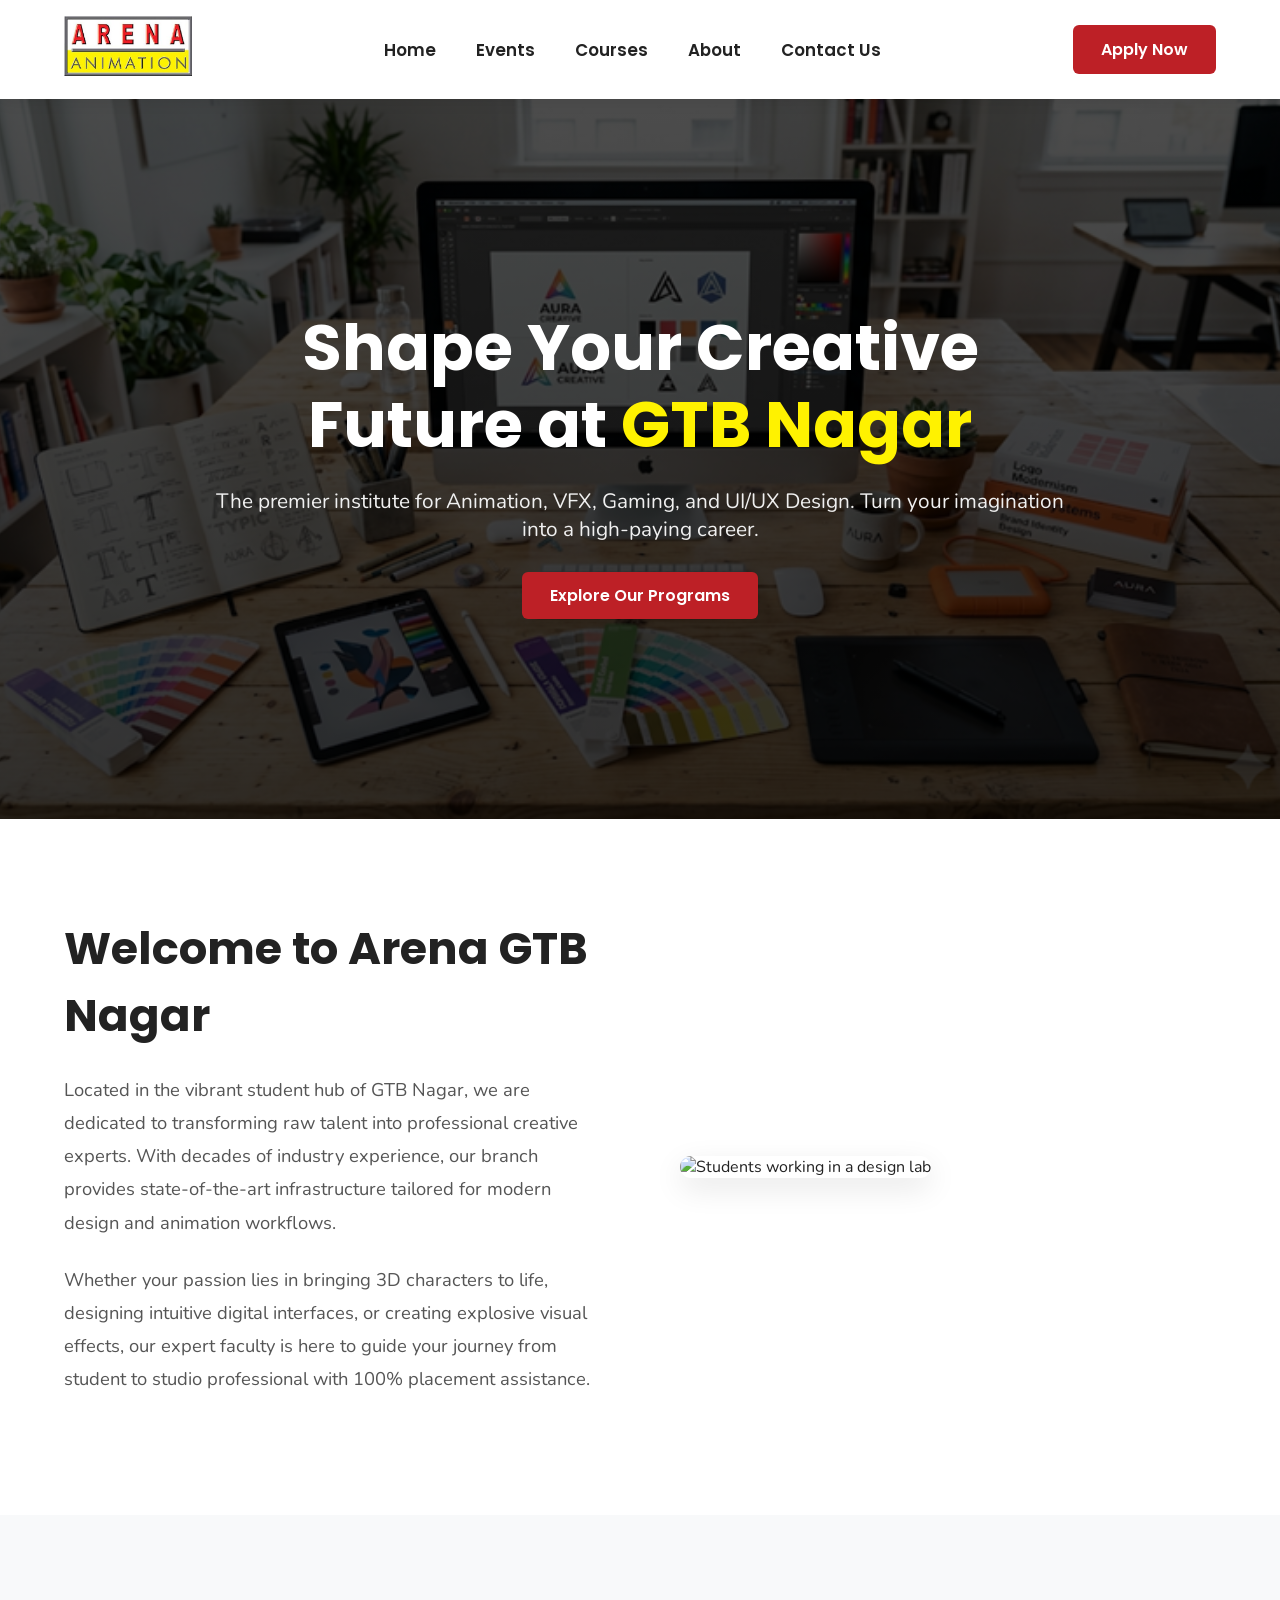
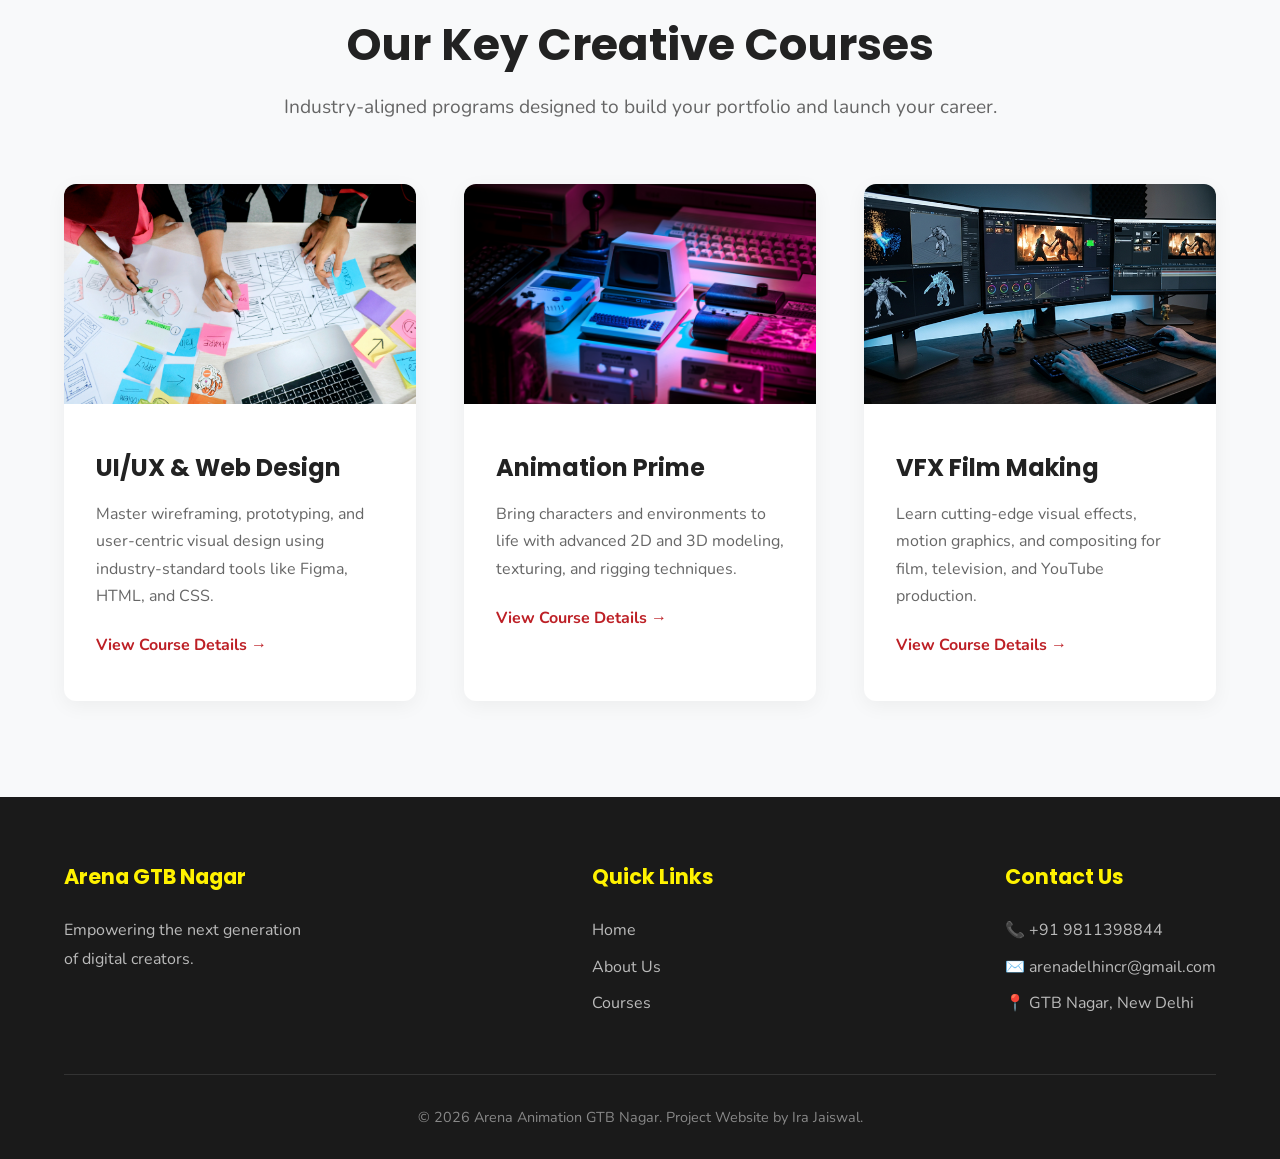
==== index.html @ 7d38abdd "Add files via upload" ====
<!DOCTYPE html>
<html lang="en">
<head>
<meta charset="UTF-8">
<meta name="viewport" content="width=device-width, initial-scale=1.0">
<title>Arena Animation | GTB Nagar</title>
<link rel="preconnect" href="https://fonts.googleapis.com">
<link rel="preconnect" href="https://fonts.gstatic.com" crossorigin>
<link href="https://fonts.googleapis.com/css2?family=Nunito:wght@400;600&family=Poppins:wght@500;700;800&display=swap" rel="stylesheet">
<style>
* {
    margin: 0;
    padding: 0;
    box-sizing: border-box;
}
html {
    scroll-behavior: smooth;
}
body {
    background-color: #ffffff;
    color: #222222;
    font-family: 'Nunito', sans-serif; 
}
h1, h2, h3, .logo, .nav-links a, .btn-primary {
    font-family: 'Poppins', sans-serif;
}
.navbar {
    display: flex;
    justify-content: space-between;
    align-items: center;
    background-color: #ffffff;
    padding: 1rem 5%;
    position: sticky;
    top: 0;
    z-index: 100;
    box-shadow: 0 2px 15px rgba(0,0,0,0.08);
}
.logo img {
    height: 60px;
}
.nav-links {
    list-style: none;
    display: flex;
    gap: 2.5rem;
}
.nav-links a {
    color: #222222;
    text-decoration: none;
    font-weight: 600;
    font-size: 1.05rem;
    transition: color 0.3s ease;
}
.nav-links a:hover {
    color: #bd2026;
}
.btn-primary {
    padding: 12px 28px;
    background-color: #bd2026;
    color: #ffffff;
    text-decoration: none;
    font-weight: 600;
    border-radius: 6px;
    transition: all 0.3s ease;
    border: none;
    cursor: pointer;
    font-size: 1rem;
}
.btn-primary:hover {
    background-color: #a01a20;
    transform: translateY(-2px);
    box-shadow: 0 4px 10px rgba(189, 32, 38, 0.3);
}
.hero {
    height: 80vh;
    background: linear-gradient(rgba(0, 0, 0, 0.7), rgba(0, 0, 0, 0.8)),
            url('p5.png') center/cover;
    display: flex;
    align-items: center;
    justify-content: center;
    text-align: center;
    padding: 0 20px;
}
.hero-content {
    max-width: 850px;
    color: #ffffff;
}
.hero-content h1 {
    font-size: 4rem;
    margin-bottom: 1.5rem;
    line-height: 1.2;
}
.hero-content h1 span {
    color: #fff200;
}
.hero-content p {
    font-size: 1.3rem;
    margin-bottom: 2.5rem;
    color: #f0f0f0;
}
.about-section {
    padding: 6rem 5%;
    background-color: #ffffff;
    display: flex;
    align-items: center;
    gap: 5rem;
}
.about-text {
    flex: 1;
}
.about-text h2 {
    font-size: 2.8rem;
    margin-bottom: 1.5rem;
    color: #222222;
}
.about-text p {
    font-size: 1.15rem;
    line-height: 1.8;
    color: #555555;
    margin-bottom: 1.5rem;
}
.about-image {
    flex: 1;
}
.about-image img {
    width: 100%;
    border-radius: 12px;
    box-shadow: 0 10px 30px rgba(0,0,0,0.1);
}
.courses-section {
    padding: 6rem 5%;
    background-color: #f8f9fa;
    text-align: center;
}
.courses-section h2 {
    margin-bottom: 1rem;
    font-size: 2.8rem;
    color: #222222;
}
.courses-section > p {
    margin-bottom: 4rem;
    color: #666666;
    font-size: 1.2rem;
}
.course-grid {
    display: grid;
    grid-template-columns: repeat(auto-fit, minmax(320px, 1fr));
    gap: 3rem;
    max-width: 1200px;
    margin: 0 auto;
}
.course-card {
    background: #ffffff;
    border-radius: 12px;
    overflow: hidden;
    box-shadow: 0 5px 20px rgba(0,0,0,0.05);
    text-align: left;
    transition: transform 0.4s cubic-bezier(0.175, 0.885, 0.32, 1.275), box-shadow 0.4s ease;
    border-bottom: 5px solid transparent;
}
.course-card:hover {
    transform: translateY(-12px);
    box-shadow: 0 20px 40px rgba(0,0,0,0.12);
    border-bottom: 5px solid #bd2026;
}
.course-card img {
    width: 100%;
    height: 220px;
    object-fit: cover;
}
.course-content {
    padding: 2.5rem 2rem;
}
.course-content h3 {
    color: #222222;
    margin-bottom: 1rem;
    font-size: 1.5rem;
}
.course-content p {
    color: #666666;
    line-height: 1.7;
    margin-bottom: 1.5rem;
}
.course-link {
    color: #bd2026;
    font-weight: 700;
    text-decoration: none;
    display: inline-block;
    transition: color 0.3s ease;
}
.course-link:hover {
    color: #222222;
}
footer {
    background-color: #1a1a1a;
    color: #ffffff;
    padding: 4rem 5% 2rem;
}
.footer-content {
    display: flex;
    justify-content: space-between;
    flex-wrap: wrap;
    gap: 2rem;
    margin-bottom: 3rem;
    max-width: 1200px;
    margin: 0 auto 3rem;
}
.footer-section h3 {
    color: #fff200;
    margin-bottom: 1.5rem;
    font-size: 1.3rem;
}
.footer-section p, .footer-section a {
    color: #bbbbbb;
    line-height: 1.8;
    text-decoration: none;
    display: block;
    margin-bottom: 0.5rem;
}
.footer-section a:hover {
    color: #ffffff;
}
.footer-bottom {
    text-align: center;
    padding-top: 2rem;
    border-top: 1px solid #333333;
    color: #888888;
    font-size: 0.9rem;
}
</style>
</head>
<body>
    <header>
        <nav class="navbar">
            <div class="logo">
                <img src="img/logoaa.jpg" alt="Arena Animation Logo">
                <link rel="stylesheet" href="about.css">
                <link rel="stylesheet" href="contact.css">
            </div>
            <ul class="nav-links">
                <li><a href="#home">Home</a></li>
                <li><a href="#event">Events</a></li>
                <li><a href="#courses">Courses</a></li>
                <li><a href="about.html">About</a></li>
                <li><a href="contact.html">Contact Us</a></li>
            </ul>
            <a href="#contact" class="btn-primary">Apply Now</a>
        </nav>
    </header>
    <main>
        <section id="home" class="hero">
            <div class="hero-content">
                <h1>Shape Your Creative Future at <span>GTB Nagar</span></h1>
                <p>The premier institute for Animation, VFX, Gaming, and UI/UX Design. Turn your imagination into a high-paying career.</p>
                <a href="#courses" class="btn-primary">Explore Our Programs</a>
            </div>
        </section>
        <section id="about" class="about-section">
            <div class="about-text">
                <h2>Welcome to Arena GTB Nagar</h2>
                <p>Located in the vibrant student hub of GTB Nagar, we are dedicated to transforming raw talent into professional creative experts. With decades of industry experience, our branch provides state-of-the-art infrastructure tailored for modern design and animation workflows.</p>
                <p>Whether your passion lies in bringing 3D characters to life, designing intuitive digital interfaces, or creating explosive visual effects, our expert faculty is here to guide your journey from student to studio professional with 100% placement assistance.</p>
            </div>
            <div class="about-image">
                <img src="img/p6.png" alt="Students working in a design lab">
            </div>
        </section>
        <section id="courses" class="courses-section">
            <h2>Our Key Creative Courses</h2>
            <p>Industry-aligned programs designed to build your portfolio and launch your career.</p>
            <div class="course-grid">
                <div class="course-card">
                    <img src="img/p2.jpg" alt="UI UX Design">
                    <div class="course-content">
                        <h3>UI/UX & Web Design</h3>
                        <p>Master wireframing, prototyping, and user-centric visual design using industry-standard tools like Figma, HTML, and CSS.</p>
                        <a href="#" class="course-link">View Course Details &rarr;</a>
                    </div>
                </div>
                <div class="course-card">
                    <img src="img/p1.jpg" alt="3D Animation">
                    <div class="course-content">
                        <h3>Animation Prime</h3>
                        <p>Bring characters and environments to life with advanced 2D and 3D modeling, texturing, and rigging techniques.</p>
                        <a href="#" class="course-link">View Course Details &rarr;</a>
                    </div>
                </div>
                <div class="course-card">
                    <img src="img/p4.png" alt="VFX and Video Editing">
                    <div class="course-content">
                        <h3>VFX Film Making</h3>
                        <p>Learn cutting-edge visual effects, motion graphics, and compositing for film, television, and YouTube production.</p>
                        <a href="#" class="course-link">View Course Details &rarr;</a>
                    </div>
                </div>
            </div>
        </section>
    </main>
    <footer id="contact">
        <div class="footer-content">
            <div class="footer-section">
                <h3>Arena GTB Nagar</h3>
                <p>Empowering the next generation<br>of digital creators.</p>
            </div>
            <div class="footer-section">
                <h3>Quick Links</h3>
                <a href="#home">Home</a>
                <a href="#about">About Us</a>
                <a href="#courses">Courses</a>
            </div>
            <div class="footer-section">
                <h3>Contact Us</h3>
                <p>📞 +91 9811398844</p>
                <p>✉️  arenadelhincr@gmail.com</p>
                <p>📍 GTB Nagar, New Delhi</p>
            </div>
        </div>
        <div class="footer-bottom">
            <p>&copy; 2026 Arena Animation GTB Nagar. Project Website by Ira Jaiswal.</p>
        </div>
    </footer>
</body>
</html>
---- about.css ----
.about-detailed {
    padding: 6rem 5%;
    background-color: #ffffff;
    max-width: 1200px;
    margin: 0 auto;
}
.about-detailed h2 {
    font-family: 'Poppins', sans-serif;
    font-size: 2.8rem;
    color: #bd2026;
    margin-bottom: 1.5rem;
    text-transform: uppercase;
}
.about-detailed > p {
    font-family: 'Nunito', sans-serif;
    font-size: 1.15rem;
    line-height: 1.8;
    color: #555555;
    margin-bottom: 1.5rem;
}
.about-detailed h3 {
    font-family: 'Poppins', sans-serif;
    font-size: 1.8rem;
    color: #222222;
    margin-top: 3rem;
    margin-bottom: 1.5rem;
    text-transform: uppercase;
}
.about-detailed ul {
    list-style-type: none;
    padding-left: 0;
    display: grid;
    grid-template-columns: 1fr;
    gap: 1.5rem;
}
.about-detailed ul li {
    font-family: 'Nunito', sans-serif;
    font-size: 1.1rem;
    line-height: 1.7;
    color: #555555;
    background-color: #f8f9fa;
    padding: 1.5rem 2rem;
    border-radius: 8px;
    border-left: 5px solid #fff200;
}
.about-detailed ul li strong {
    font-family: 'Poppins', sans-serif;
    color: #222222;
    font-size: 1.2rem;
    display: block;
    margin-bottom: 0.5rem;
}
---- contact.css ----
.hero-section {
    background-color: #333333;
    padding: 6rem 5%;
    display: flex;
    justify-content: space-between;
    align-items: center;
    gap: 3rem;
    min-height: 85vh;
}
.hero-text {
    flex: 1;
    max-width: 650px;
}
.hero-text h1 {
    font-family: 'Poppins', sans-serif;
    font-size: 3.8rem;
    color: #cc2027;
    line-height: 1.2;
    margin-bottom: 1rem;
    text-transform: uppercase;
    font-weight: 800;
}
.hero-text h2 {
    font-family: 'Poppins', sans-serif;
    font-size: 1.8rem;
    color: #fff200;
    margin-bottom: 1rem;
    text-transform: uppercase;
    font-weight: 700;
}
.hero-text p {
    font-family: 'Nunito', sans-serif;
    font-size: 1.6rem;
    color: #ffffff;
    font-weight: 500;
}
.hero-form-box {
    background-color: #ffffff;
    padding: 3rem 2.5rem;
    border-radius: 12px;
    width: 100%;
    max-width: 420px;
    box-shadow: 0 15px 40px rgba(0,0,0,0.2);
}
.hero-form-box h3 {
    font-family: 'Poppins', sans-serif;
    font-size: 1.4rem;
    color: #222222;
    text-align: center;
    margin-bottom: 0.5rem;
    text-transform: uppercase;
    line-height: 1.4;
}
.hero-form-box p.form-subtitle {
    font-family: 'Nunito', sans-serif;
    font-size: 0.95rem;
    color: #666666;
    text-align: center;
    margin-bottom: 2rem;
    line-height: 1.5;
}
.hero-form-box .form-group {
    margin-bottom: 1.2rem;
}
.hero-form-box label {
    display: block;
    font-family: 'Poppins', sans-serif;
    font-size: 0.85rem;
    font-weight: 600;
    color: #000000;
    margin-bottom: 0.4rem;
}
.hero-form-box input, 
.hero-form-box select {
    width: 100%;
    padding: 12px 15px;
    border: 1px solid #e0e0e0;
    border-radius: 4px;
    font-family: 'Nunito', sans-serif;
    font-size: 0.95rem;
    color: #333333;
    outline: none;
}
.hero-form-box input:focus, 
.hero-form-box select:focus {
    border-color: #cc2027;
}
.hero-form-box .btn-submit {
    width: 100%;
    background-color: #cc2027;
    color: #ffffff;
    padding: 14px;
    border: none;
    border-radius: 4px;
    font-family: 'Poppins', sans-serif;
    font-size: 1.05rem;
    font-weight: 700;
    margin-top: 1rem;
    cursor: pointer;
    text-transform: uppercase;
}
.floating-buttons {
    position: fixed;
    bottom: 20px;
    right: 20px;
    display: flex;
    flex-direction: column;
    gap: 10px;
    z-index: 999;
}
.floating-buttons a {
    font-family: 'Poppins', sans-serif;
    color: #ffffff;
    text-decoration: none;
    padding: 12px 20px;
    font-weight: 700;
    font-size: 0.95rem;
    text-align: center;
    border-radius: 4px;
    box-shadow: 0 4px 10px rgba(0,0,0,0.2);
}
.btn-float-red {
    background-color: #cc2027;
}
.btn-float-blue {
    background-color: #007bff;
}
.map-container {
    width: 100%;
    height: 400px;
    background-color: #f8f9fa;
}
.map-container iframe {
    width: 100%;
    height: 100%;
    border: none;
}
.contact-info-box iframe {
    width: 100%;
    height: 350px;
    border: none;
    border-radius: 8px;
    margin-top: 20px;
}
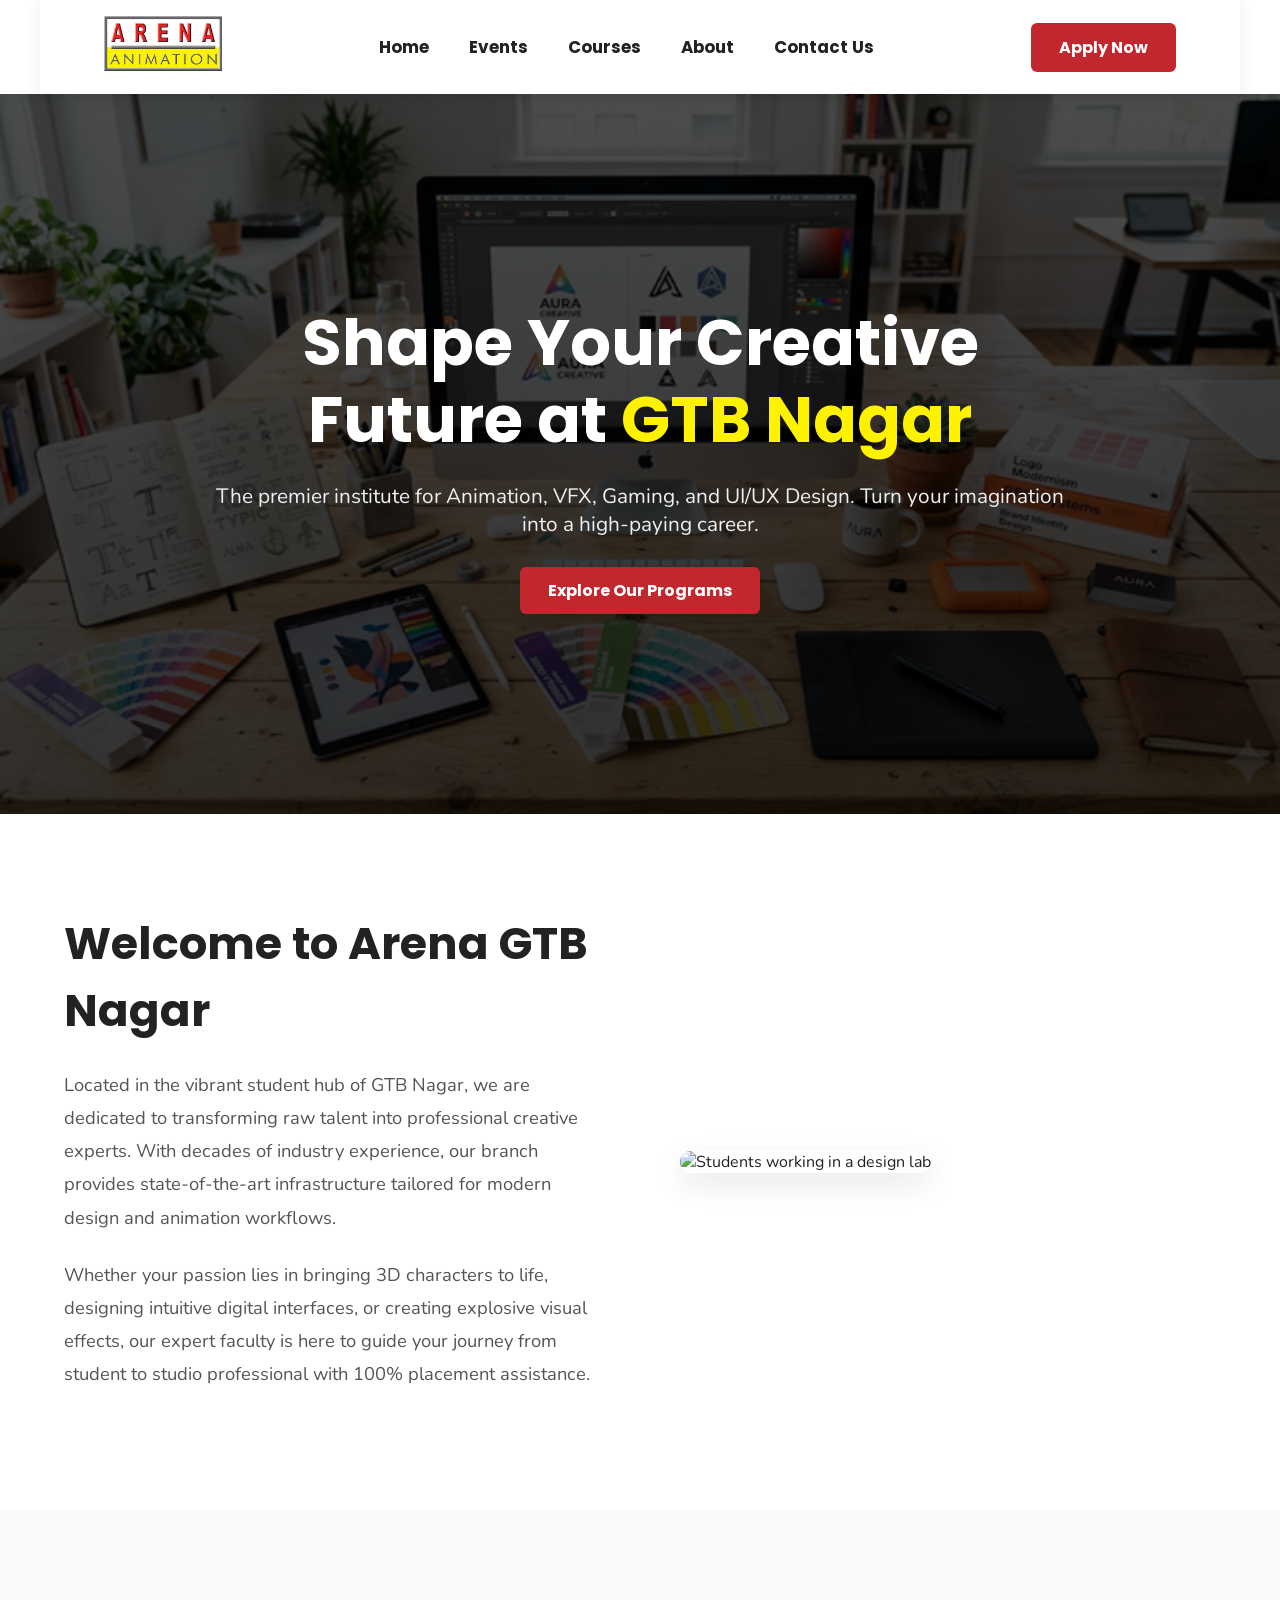
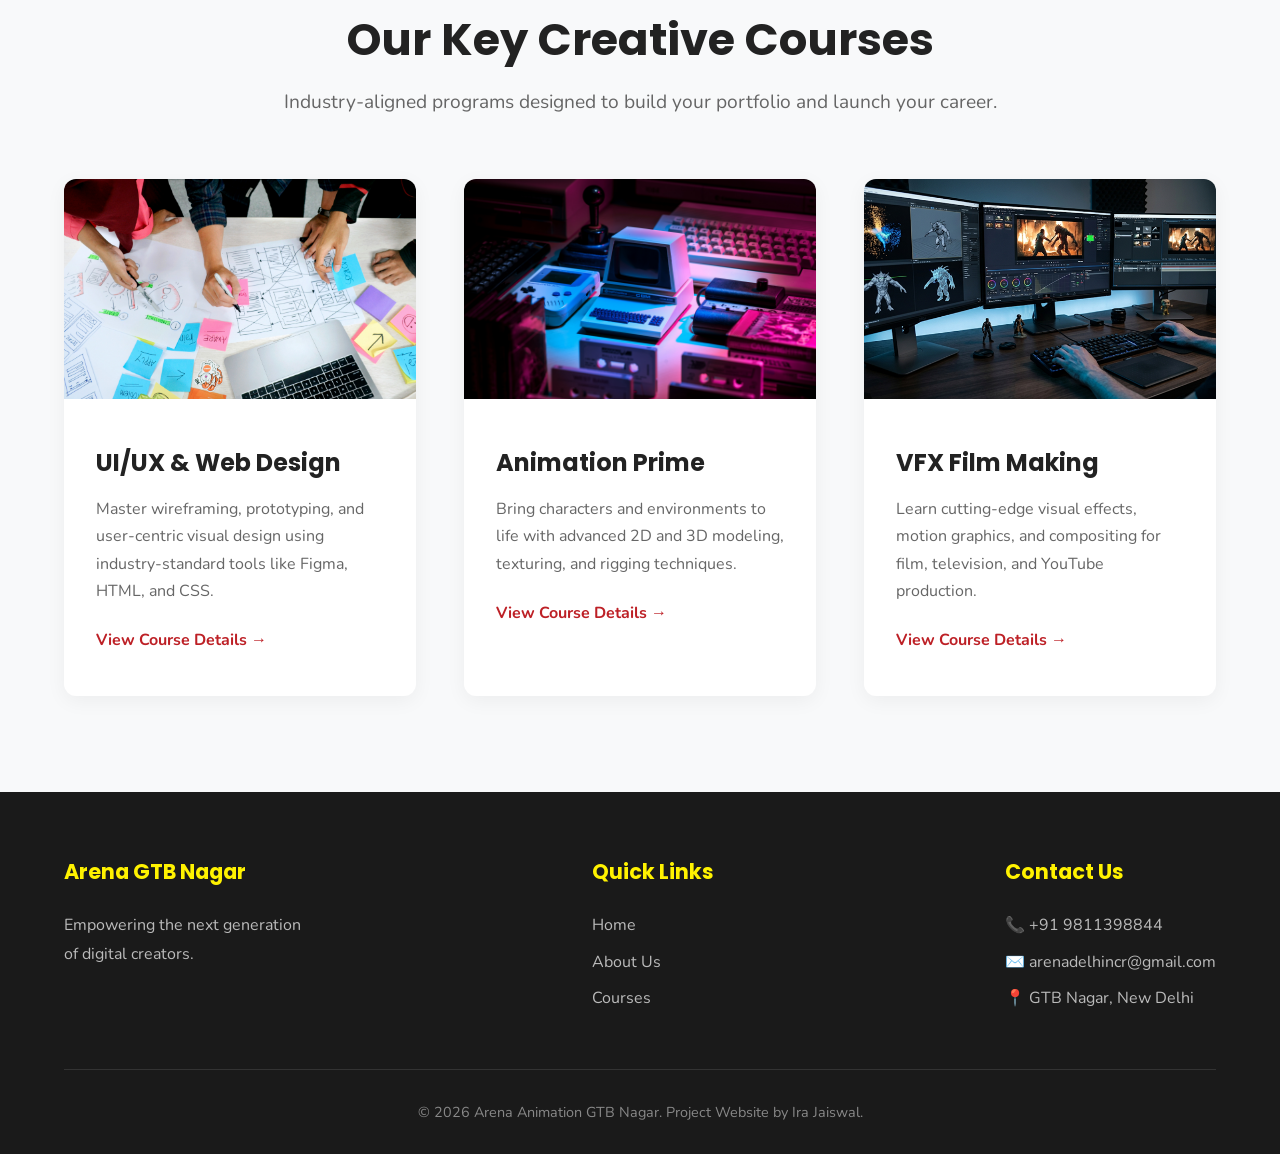
==== commit e9528e96: "Add files via upload" ====
--- a/index.html
+++ b/index.html
@@ -237,9 +237,9 @@
                 <link rel="stylesheet" href="contact.css">
             </div>
             <ul class="nav-links">
-                <li><a href="#home">Home</a></li>
-                <li><a href="#event">Events</a></li>
-                <li><a href="#courses">Courses</a></li>
+                <li><a href="index.html">Home</a></li>
+                <li><a href="event.html">Events</a></li>
+                <li><a href="courses.html">Courses</a></li>
                 <li><a href="about.html">About</a></li>
                 <li><a href="contact.html">Contact Us</a></li>
             </ul>
@@ -304,8 +304,8 @@
             <div class="footer-section">
                 <h3>Quick Links</h3>
                 <a href="#home">Home</a>
-                <a href="#about">About Us</a>
-                <a href="#courses">Courses</a>
+                <a href="about.html">About Us</a>
+                <a href="courses.html">Courses</a>
             </div>
             <div class="footer-section">
                 <h3>Contact Us</h3>
--- a/about.css
+++ b/about.css
@@ -1,3 +1,59 @@
+body {
+    margin: 0;
+    padding: 0;
+    font-family: 'Nunito', sans-serif;
+    background-color: #f8f9fa;
+}
+header {
+    background-color: #ffffff;
+    box-shadow: 0 2px 10px rgba(0,0,0,0.05);
+    position: sticky;
+    top: 0;
+    z-index: 1000;
+}
+.navbar {
+    display: flex;
+    justify-content: space-between;
+    align-items: center;
+    padding: 1rem 5%;
+    max-width: 1200px;
+    margin: 0 auto;
+}
+.logo img {
+    height: 55px;
+}
+.nav-links {
+    list-style: none;
+    display: flex;
+    gap: 2.5rem;
+    margin: 0;
+    padding: 0;
+}
+.nav-links li a {
+    text-decoration: none;
+    color: #222222;
+    font-family: 'Poppins', sans-serif;
+    font-weight: 700;
+    font-size: 1.05rem;
+    transition: color 0.3s ease;
+}
+.nav-links li a:hover {
+    color: #e50000;
+}
+.btn-primary {
+    background-color: #c1272d;
+    color: #ffffff;
+    padding: 12px 28px;
+    border-radius: 6px;
+    text-decoration: none;
+    font-family: 'Poppins', sans-serif;
+    font-weight: 700;
+    font-size: 1rem;
+    transition: background-color 0.3s ease;
+}
+.btn-primary:hover {
+    background-color: #9e1f24;
+}
 .about-detailed {
     padding: 6rem 5%;
     background-color: #ffffff;
@@ -49,4 +105,63 @@
     font-size: 1.2rem;
     display: block;
     margin-bottom: 0.5rem;
+}
+.about-gallery {
+    display: flex;
+    justify-content: center;
+    gap: 2rem;
+    margin-top: 4rem;
+    flex-wrap: wrap;
+}
+.about-gallery img {
+    width: 30%;
+    min-width: 250px;
+    border-radius: 15px;
+    border: 4px dashed #facc15;
+    padding: 8px;
+    background-color: #ffffff;
+    box-shadow: 0 8px 20px rgba(0,0,0,0.1);
+    transition: transform 0.3s ease, border-color 0.3s ease;
+}
+.about-gallery img:hover {
+    transform: translateY(-8px) rotate(3deg);
+    border-color: #bd2026;
+}
+footer {
+    background-color: #1a1a1a;
+    color: #ffffff;
+    padding: 4rem 5% 2rem;
+    font-family: 'Nunito', sans-serif;
+}
+.footer-content {
+    display: flex;
+    justify-content: space-between;
+    flex-wrap: wrap;
+    gap: 2rem;
+    margin-bottom: 3rem;
+    max-width: 1200px;
+    margin: 0 auto 3rem;
+}
+.footer-section h3 {
+    font-family: 'Poppins', sans-serif;
+    color: #fff200;
+    margin-bottom: 1.5rem;
+    font-size: 1.3rem;
+}
+.footer-section p, .footer-section a {
+    color: #bbbbbb;
+    line-height: 1.8;
+    text-decoration: none;
+    display: block;
+    margin-bottom: 0.5rem;
+}
+.footer-section a:hover {
+    color: #ffffff;
+}
+.footer-bottom {
+    text-align: center;
+    padding-top: 2rem;
+    border-top: 1px solid #333333;
+    color: #888888;
+    font-size: 0.9rem;
 }
--- a/contact.css
+++ b/contact.css
@@ -1,3 +1,60 @@
+body {
+    margin: 0;
+    padding: 0;
+    font-family: 'Nunito', sans-serif;
+    background-color: #f8f9fa;
+}
+header {
+    background-color: #ffffff;
+    box-shadow: 0 2px 10px rgba(0,0,0,0.05);
+    position: sticky;
+    top: 0;
+    z-index: 1000;
+}
+.navbar {
+    display: flex;
+    justify-content: space-between;
+    align-items: center;
+    padding: 1rem 5%;
+    max-width: 1200px;
+    margin: 0 auto;
+}
+.logo img {
+    height: 55px;
+}
+.nav-links {
+    list-style: none;
+    display: flex;
+    gap: 2.5rem;
+    margin: 0;
+    padding: 0;
+}
+.nav-links li a {
+    text-decoration: none;
+    color: #222222;
+    font-family: 'Poppins', sans-serif;
+    font-weight: 700;
+    font-size: 1.05rem;
+    transition: color 0.3s ease;
+}
+.nav-links li a:hover {
+    color: #e50000;
+}
+.btn-primary {
+    background-color: #c1272d;
+    color: #ffffff;
+    padding: 12px 28px;
+    border-radius: 6px;
+    text-decoration: none;
+    font-family: 'Poppins', sans-serif;
+    font-weight: 700;
+    font-size: 1rem;
+    transition: background-color 0.3s ease;
+}
+.btn-primary:hover {
+    background-color: #9e1f24;
+}
+
 .hero-section {
     background-color: #333333;
     padding: 6rem 5%;
@@ -80,6 +137,7 @@
     font-size: 0.95rem;
     color: #333333;
     outline: none;
+    box-sizing: border-box;
 }
 .hero-form-box input:focus, 
 .hero-form-box select:focus {
@@ -141,4 +199,43 @@
     border: none;
     border-radius: 8px;
     margin-top: 20px;
+}
+
+footer {
+    background-color: #1a1a1a;
+    color: #ffffff;
+    padding: 4rem 5% 2rem;
+    font-family: 'Nunito', sans-serif;
+}
+.footer-content {
+    display: flex;
+    justify-content: space-between;
+    flex-wrap: wrap;
+    gap: 2rem;
+    margin-bottom: 3rem;
+    max-width: 1200px;
+    margin: 0 auto 3rem;
+}
+.footer-section h3 {
+    font-family: 'Poppins', sans-serif;
+    color: #fff200;
+    margin-bottom: 1.5rem;
+    font-size: 1.3rem;
+}
+.footer-section p, .footer-section a {
+    color: #bbbbbb;
+    line-height: 1.8;
+    text-decoration: none;
+    display: block;
+    margin-bottom: 0.5rem;
+}
+.footer-section a:hover {
+    color: #ffffff;
+}
+.footer-bottom {
+    text-align: center;
+    padding-top: 2rem;
+    border-top: 1px solid #333333;
+    color: #888888;
+    font-size: 0.9rem;
 }
